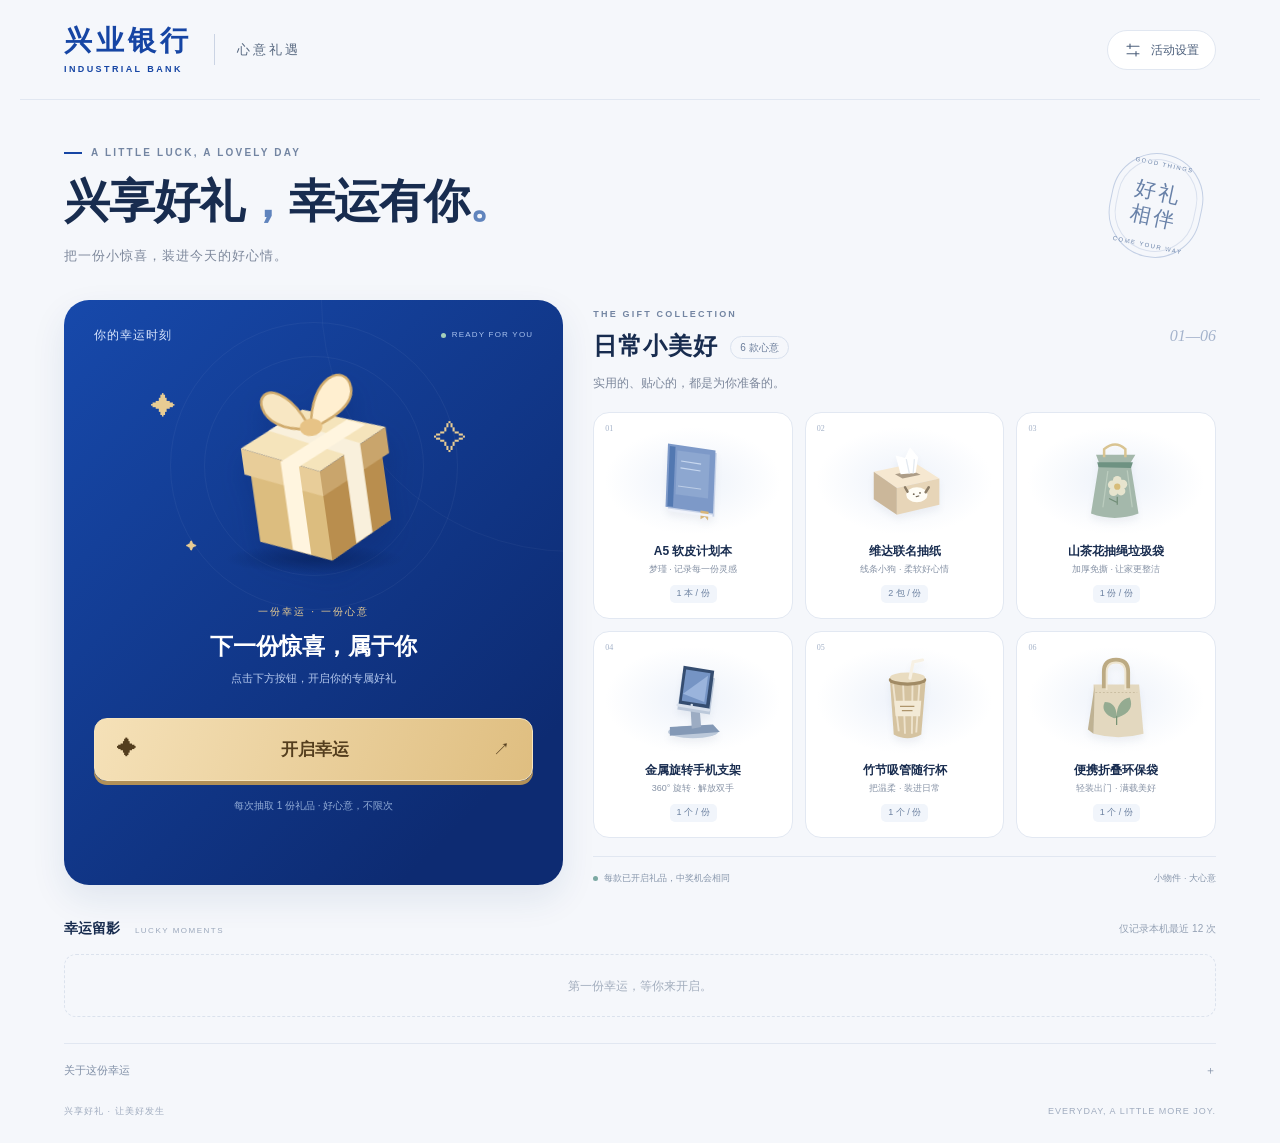
==== draw/index.html @ f7bc36ce "feat(draw): add blue and gold gift lottery with configurable prizes" ====
<!doctype html>
<html lang="zh-CN">
<head>
<meta charset="utf-8">
<meta name="viewport" content="width=device-width,initial-scale=1">
<meta name="theme-color" content="#123fa0">
<meta name="description" content="兴享好礼，一份幸运，一份心意。选择参与的礼品，开启今日惊喜。">
<title>兴享好礼 · 幸运抽奖</title>
<link rel="icon" href="data:image/svg+xml,%3Csvg xmlns='http://www.w3.org/2000/svg' viewBox='0 0 40 40'%3E%3Crect width='40' height='40' rx='12' fill='%23123fa0'/%3E%3Ctext x='20' y='28' text-anchor='middle' font-size='26' fill='white'%3E礼%3C/text%3E%3C/svg%3E">
<link rel="stylesheet" href="/draw/styles.css">
</head>
<body>
<a class="skip-link" href="#draw-button">跳到抽奖</a>
<header class="header wrap">
  <a href="/draw" class="brand" aria-label="兴业银行主题抽奖首页"><span class="brand-type">兴业银行<small>INDUSTRIAL BANK</small></span><span class="brand-divider"></span><span class="brand-event">心意礼遇</span></a>
  <button class="settings-button" id="open-settings"><svg viewBox="0 0 24 24" aria-hidden="true"><path d="M4 7h16M4 17h16M8 4v6m8 4v6"/></svg><span>活动设置</span></button>
</header>
<main class="wrap">
  <section class="intro" aria-labelledby="page-title">
    <div><p class="eyebrow"><span></span> A LITTLE LUCK, A LOVELY DAY</p><h1 id="page-title">兴享好礼<span>，</span>幸运有你<span>。</span></h1><p class="intro-copy">把一份小惊喜，装进今天的好心情。</p></div>
    <div class="intro-seal" aria-hidden="true"><span>GOOD THINGS</span><b>好礼<br>相伴</b><span>COME YOUR WAY</span></div>
  </section>
  <div class="draw-layout">
    <section class="stage" aria-labelledby="stage-heading">
      <div class="stage-top"><span id="stage-heading">你的幸运时刻</span><span class="stage-tag"><i></i> READY FOR YOU</span></div>
      <div class="stage-art" aria-hidden="true"><div class="orbit orbit-one"></div><div class="orbit orbit-two"></div><span class="spark spark-one">✦</span><span class="spark spark-two">✧</span><span class="spark spark-three">✦</span><div id="hero-art"></div><div class="art-platform"></div></div>
      <div class="result" aria-live="polite" aria-atomic="true"><p id="result-kicker">一份幸运 · 一份心意</p><h2 id="result-title">下一份惊喜，属于你</h2><p id="result-detail">点击下方按钮，开启你的专属好礼</p></div>
      <button class="draw-button" id="draw-button"><span aria-hidden="true">✦</span><span id="draw-label">开启幸运</span><span aria-hidden="true">↗</span></button>
      <p class="stage-note" id="stage-note">每次抽取 1 份礼品 · 好心意，不限次</p>
    </section>
    <section class="prizes-panel" aria-labelledby="prizes-heading">
      <div class="section-heading"><div><p class="eyebrow">THE GIFT COLLECTION</p><h2 id="prizes-heading">日常小美好<span id="prize-count">6 款心意</span></h2></div><span class="collection-number" aria-hidden="true">01—06</span></div>
      <p class="section-copy">实用的、贴心的，都是为你准备的。</p>
      <div class="prize-grid" id="prize-grid"></div>
      <div class="pool-empty" id="pool-empty" hidden><span aria-hidden="true">✧</span><h3>好礼正在准备中</h3><p>在活动设置中开启至少一款礼品，就能开始抽奖。</p><button class="secondary" id="empty-settings">选择参与礼品</button></div>
      <div class="collection-foot"><span><i></i> 每款已开启礼品，中奖机会相同</span><span>小物件 · 大心意</span></div>
    </section>
  </div>
  <section class="history" aria-labelledby="history-heading"><div class="history-heading"><h2 id="history-heading">幸运留影 <span>LUCKY MOMENTS</span></h2><span>仅记录本机最近 12 次</span></div><div id="history-list" class="history-list"><p class="history-empty">第一份幸运，等你来开启。</p></div></section>
  <details class="rules"><summary>关于这份幸运 <span aria-hidden="true">＋</span></summary><p>每次从已开启的礼品中等概率随机抽取 1 份，礼品可重复中奖，不扣减库存。每份内容以页面展示和活动现场安排为准。礼品设置与抽奖记录保存在当前浏览器，不会同步到其他设备。</p></details>
</main>
<footer class="wrap"><span>兴享好礼 · 让美好发生</span><span>EVERYDAY, A LITTLE MORE JOY.</span></footer>
<dialog id="settings" aria-labelledby="settings-title">
  <form id="settings-form">
    <div class="dialog-heading"><div><p class="eyebrow">MAKE IT YOURS</p><h2 id="settings-title">准备一份好礼</h2></div><button class="close-button" id="close-settings" type="button" aria-label="关闭活动设置">×</button></div>
    <p class="dialog-intro">开关决定礼品是否参与抽奖。每份数量可自定，抽纸已为你设为 2 包。</p>
    <div id="gift-editors" class="gift-editors"></div>
    <div class="settings-options"><button class="secondary" id="add-gift" type="button">＋ 添加礼品</button><label><input id="show-quantity" type="checkbox" checked> 展示每份数量</label></div>
    <p class="save-scope">设置仅保存在当前浏览器；关闭的礼品不会出现在抽奖池中。</p>
    <p id="settings-error" class="error" role="alert" hidden></p>
    <div class="dialog-footer"><button type="button" class="secondary" id="cancel-settings">取消</button><button type="submit" class="save-button">保存设置</button></div>
  </form>
</dialog>
<div id="toast" class="toast" role="status" hidden></div>
<div id="confetti" class="confetti" aria-hidden="true"></div>
<script src="/draw/app.js"></script>
</body>
</html>
---- draw/styles.css ----
:root{--blue:#1645a4;--deep:#0d2c72;--ink:#182c4f;--muted:#7c879b;--line:#e1e7f1;--paper:#f5f7fb;--gold:#e8cc93;color-scheme:light}
*{box-sizing:border-box}body{margin:0;background:var(--paper);color:var(--ink);font:14px/1.5 -apple-system,BlinkMacSystemFont,"Segoe UI","Microsoft YaHei",sans-serif}button,input,select{font:inherit}button{cursor:pointer}button:disabled{cursor:not-allowed;opacity:.5}button,a,input,select{touch-action:manipulation}a{color:inherit;text-decoration:none}[hidden]{display:none!important}button:focus-visible,a:focus-visible,summary:focus-visible,input:focus-visible,select:focus-visible{outline:3px solid #4c8cff;outline-offset:4px}.wrap{max-width:1240px;margin:0 auto;padding-left:44px;padding-right:44px}.skip-link{position:fixed;top:8px;left:8px;z-index:20;background:white;padding:12px;transform:translateY(-150%)}.skip-link:focus{transform:none}
.header{height:100px;display:flex;align-items:center;justify-content:space-between;border-bottom:1px solid var(--line)}.brand{display:flex;gap:22px;align-items:center}.brand-type{font-family:"Songti SC",STSong,serif;font-size:28px;font-weight:900;letter-spacing:4px;color:var(--blue);line-height:1.15}.brand-type small{display:block;font-family:Arial,sans-serif;font-size:9px;letter-spacing:2.4px;margin-top:7px;font-weight:700}.brand-divider{height:31px;border-left:1px solid #cbd4e4}.brand-event{font-size:13px;letter-spacing:3px;color:#56677f}.settings-button{display:flex;align-items:center;gap:9px;background:white;border:1px solid var(--line);border-radius:24px;padding:10px 16px;color:#4d607c;font-size:12px}.settings-button svg{width:18px;height:18px;fill:none;stroke:currentColor;stroke-width:1.5;stroke-linecap:round}
.intro{display:flex;align-items:center;justify-content:space-between;padding:45px 0 35px}.eyebrow{font-size:10px;font-weight:650;letter-spacing:2.2px;color:#7385a2;margin:0 0 12px}.intro .eyebrow{display:flex;align-items:center;gap:9px}.eyebrow>span{width:18px;height:2px;background:var(--blue)}h1{font-family:"Songti SC",STSong,ui-serif,serif;font-size:46px;letter-spacing:-1px;line-height:1.3;margin:0;font-weight:800}h1>span{color:#6084bd}.intro-copy{color:var(--muted);margin:14px 0 0;font-size:13px;letter-spacing:1px}.intro-seal{display:grid;place-items:center;width:92px;height:105px;border:1px solid #c4d0e5;border-radius:46px;color:#6881a8;transform:rotate(12deg);margin-right:14px;position:relative}.intro-seal:before{content:"";position:absolute;inset:5px;border:1px solid #dae1ee;border-radius:40px}.intro-seal span{font-size:6px;letter-spacing:1.5px}.intro-seal b{font-family:"Songti SC",STSong,serif;font-size:21px;line-height:1.2;letter-spacing:3px;font-weight:500}
.draw-layout{display:grid;grid-template-columns:minmax(0,.89fr) minmax(0,1.11fr);gap:30px;align-items:stretch}.stage{position:relative;overflow:hidden;border-radius:25px;background:linear-gradient(135deg,#1749ab,#0d2b72 85%);color:white;padding:26px 30px 22px;box-shadow:0 14px 35px #183b7818}.stage:before{content:"";position:absolute;width:500px;height:500px;border:1px solid #ffffff0a;border-radius:50%;top:-250px;right:-260px;pointer-events:none}.stage-top{display:flex;justify-content:space-between;gap:12px;align-items:center;color:#dce8ff;font-size:12px;letter-spacing:1px}.stage-tag{font-size:8px;letter-spacing:1.2px;color:#a7c1ee;display:flex;align-items:center;gap:6px}.stage-tag i{height:5px;width:5px;border-radius:50%;background:#a4cfba}.stage-art{height:244px;position:relative;display:grid;place-items:center;isolation:isolate}.orbit{position:absolute;width:220px;height:220px;border:1px solid #ffffff0c;border-radius:50%;z-index:-1}.orbit-two{width:288px;height:288px}.art-platform{position:absolute;width:180px;height:30px;background:radial-gradient(ellipse,#03184770,transparent 70%);bottom:14px;z-index:-1}#hero-art{width:200px;height:200px;filter:drop-shadow(0 15px 12px #061d5630);transform:rotate(-8deg)}#hero-art svg{width:100%;height:100%;display:block}.spark{position:absolute;color:var(--gold);font-size:25px}.spark-one{left:13%;top:44px}.spark-two{right:15%;top:70px;font-size:33px}.spark-three{left:21%;bottom:34px;font-size:11px}
.result{height:115px;display:flex;flex-direction:column;justify-content:safe center;text-align:center;overflow:auto;scrollbar-width:thin;scrollbar-gutter:stable both-edges}.result>*{flex-shrink:0}.result p{margin:0;color:#b5c9ee;font-size:11px;line-height:1.8;overflow-wrap:anywhere}.result #result-kicker{color:var(--gold);letter-spacing:2px;font-size:10px}.result h2{font-size:23px;line-height:1.4;margin:9px 0 7px;font-weight:650;overflow-wrap:anywhere}.draw-button{display:flex;align-items:center;justify-content:space-between;gap:12px;width:100%;border:1px solid #f7e5be;background:linear-gradient(110deg,#f5e1b8,#dfbe80);color:#543e1e;padding:16px 22px;border-radius:13px;font-size:17px;font-weight:750;margin-top:15px;box-shadow:0 4px 0 #b19058;transition:transform .16s,box-shadow .16s}.draw-button:enabled:active{transform:translateY(3px);box-shadow:0 1px 0 #b19058}.draw-button>span:first-child{font-size:19px}.draw-button>span:last-child{font-weight:400}.stage-note{text-align:center;color:#92acd6;font-size:10px;margin:17px 0 0;min-height:15px}
.prizes-panel{padding-top:8px;min-width:0;display:flex;flex-direction:column}.section-heading{display:flex;align-items:center;justify-content:space-between;gap:12px}.section-heading .eyebrow{font-size:9px;margin-bottom:6px}.section-heading h2{font-size:24px;margin:0;letter-spacing:1px}.section-heading h2 span{display:inline-block;font-size:10px;font-weight:500;letter-spacing:0;color:#6b7d9a;border:1px solid #d9e1ee;border-radius:20px;padding:3px 9px;margin-left:12px;vertical-align:middle}.collection-number{font-family:Georgia,serif;font-size:16px;font-style:italic;color:#a4b3cc;white-space:nowrap}.section-copy{color:var(--muted);font-size:12px;margin:10px 0 20px}.prize-grid{display:grid;grid-template-columns:repeat(3,minmax(0,1fr));gap:12px;flex:1;align-content:start}.prize-card{position:relative;min-width:0;border:1px solid #e2e8f2;border-radius:16px;background:#fff;padding:14px 10px 15px;text-align:center;transition:transform .16s,border-color .16s,box-shadow .16s}.prize-card.active{border-color:#497ee3;box-shadow:0 0 0 2px #497ee338;transform:translateY(-3px)}.prize-card.winner{border-color:#cbac6e;background:#fffcf5;box-shadow:0 0 0 2px #dfc18440}.prize-art{height:108px;display:grid;place-items:center;background:radial-gradient(ellipse,#edf2fa,transparent 70%);margin-bottom:5px}.prize-art svg{height:100px;width:100px;filter:drop-shadow(0 5px 3px #182c4f0d)}.prize-card h3{font-size:12px;margin:7px 0 3px;font-weight:650;overflow-wrap:anywhere}.prize-card p{font-size:9px;color:#8793a6;margin:0;overflow-wrap:anywhere}.prize-quantity{display:inline-block;font-size:9px;color:#6c81a0;background:#f1f5fb;border-radius:5px;padding:2px 7px;margin-top:9px}.card-number{position:absolute;top:10px;left:11px;font-size:8px;color:#a4b2c8;font-family:Georgia,serif}.collection-foot{display:flex;justify-content:space-between;gap:12px;margin-top:18px;padding-top:15px;border-top:1px solid var(--line);font-size:9px;color:#8897ac}.collection-foot>span:first-child{display:flex;align-items:center;gap:6px}.collection-foot i{height:5px;width:5px;border-radius:50%;background:#7ca9a3}.pool-empty{text-align:center;padding:50px 16px;background:white;border:1px dashed #c6d4ea;border-radius:16px;flex:1}.pool-empty>span{font-size:40px;color:#91a8cf}.pool-empty h3{font-size:17px}.pool-empty p{color:var(--muted);font-size:12px}
.history{margin-top:33px}.history-heading{display:flex;justify-content:space-between;gap:12px;align-items:center;margin-bottom:15px}.history-heading h2{font-size:14px;font-weight:650;margin:0}.history-heading h2 span{font-size:8px;letter-spacing:1.5px;color:#9aa7bb;font-weight:500;margin-left:11px}.history-heading>span{font-size:10px;color:#94a1b4}.history-list{display:flex;gap:10px;overflow:auto;scrollbar-width:thin;min-height:69px;padding-bottom:6px}.history-empty{display:flex;align-items:center;justify-content:center;width:100%;color:#a2adbd;font-size:12px;border:1px dashed #dbe2ed;border-radius:12px;margin:0}.history-item{display:flex;gap:10px;align-items:center;background:#fff;border:1px solid var(--line);border-radius:12px;padding:10px 14px;flex-shrink:0;max-width:270px}.history-item svg{height:35px;width:35px;flex-shrink:0}.history-item b{display:block;font-size:11px;font-weight:600;overflow-wrap:anywhere}.history-item small{font-size:9px;color:#8f9db2}.rules{margin:20px 0 0;border-top:1px solid var(--line);padding-top:18px;color:#8190a7;font-size:11px}.rules summary{cursor:pointer;display:flex;justify-content:space-between;list-style:none}.rules summary::-webkit-details-marker{display:none}.rules p{max-width:760px;line-height:1.9;margin-bottom:0}.rules[open] summary>span{transform:rotate(45deg)}footer{display:flex;justify-content:space-between;gap:12px;padding-top:26px;padding-bottom:25px;font-size:9px;color:#a0acbf;letter-spacing:1px}
dialog{border:1px solid var(--line);border-radius:22px;padding:0;width:min(690px,calc(100% - 24px));max-height:90dvh;color:var(--ink);box-shadow:0 30px 100px #071a4630}dialog::backdrop{background:#0e204b70;backdrop-filter:blur(5px)}body:has(dialog[open]){overflow:hidden}#settings-form{padding:26px}.dialog-heading{display:flex;justify-content:space-between;align-items:center;gap:12px}.dialog-heading h2{font-size:25px;margin:0}.dialog-heading .eyebrow{margin-bottom:5px}.close-button{border:0;background:#f0f4fa;border-radius:50%;height:36px;width:36px;font-size:24px;color:#6e809d}.dialog-intro{font-size:12px;color:#7c8ca4;margin:14px 0 20px;line-height:1.8}.gift-editors{display:flex;flex-direction:column;gap:12px}.gift-editor{border:1px solid var(--line);border-radius:13px;padding:13px;background:#fafbfd;min-width:0}.editor-top{display:flex;justify-content:space-between;gap:12px;align-items:center;margin-bottom:10px}.editor-top>b{font-size:11px;color:#8494af;font-weight:500}.enable-label{display:flex;align-items:center;gap:7px;font-size:11px}.enable-label input{accent-color:var(--blue);width:17px;height:17px}.editor-fields{display:grid;grid-template-columns:2fr 1fr .65fr .65fr;gap:10px}.editor-fields label,.editor-note{display:flex;flex-direction:column;gap:5px;font-size:10px;color:#7787a1}.editor-fields input,.editor-fields select,.editor-note input{width:100%;min-width:0;padding:9px;border:1px solid #dbe3f0;border-radius:7px;color:var(--ink);background:white}.editor-note{margin-top:10px}.remove-gift{border:0;background:transparent;color:#9c6671;padding:4px 0;font-size:10px;margin-left:auto}.settings-options{display:flex;justify-content:space-between;gap:12px;align-items:center;margin-top:18px}.settings-options label{font-size:11px;color:#6f809a;display:flex;align-items:center;gap:6px}.settings-options input{accent-color:var(--blue)}.secondary{border:1px solid #d8e1ee;color:#4f6b95;background:#fff;border-radius:9px;padding:10px 14px;font-size:12px}.save-scope{font-size:10px;color:#92a0b5;margin:17px 0}.error{color:#a63545;background:#fff0f0;border-radius:8px;padding:10px;font-size:12px}.dialog-footer{display:flex;justify-content:flex-end;gap:10px;border-top:1px solid var(--line);padding-top:17px;position:sticky;bottom:-26px;background:#fff;padding-bottom:8px}.save-button{border:0;border-radius:9px;padding:11px 27px;background:var(--blue);color:white;font-weight:600;font-size:12px}.toast{position:fixed;bottom:25px;left:50%;transform:translateX(-50%);background:#142e57;color:white;padding:12px 20px;border-radius:12px;font-size:12px;box-shadow:0 8px 25px #123fa025;max-width:calc(100% - 32px);width:max-content;z-index:30}.confetti{position:fixed;inset:0;pointer-events:none;overflow:hidden;z-index:25}.confetti i{position:absolute;top:20%;left:50%;width:7px;height:12px;animation:confetti-drop 1.25s ease-out forwards}.drawing #hero-art{animation:gift-wiggle .7s ease-in-out infinite}.won #hero-art{animation:gift-reveal .6s cubic-bezier(.16,.8,.22,1) both}.won .spark{animation:spark-reveal .7s ease-out both}
@keyframes gift-wiggle{0%,100%{transform:rotate(-8deg) translateY(0)}50%{transform:rotate(5deg) translateY(-8px)}}@keyframes gift-reveal{0%{transform:translateY(12px) scale(.65) rotate(-12deg);opacity:0}70%{transform:translateY(-5px) scale(1.06) rotate(2deg);opacity:1}100%{transform:rotate(-8deg)}}@keyframes spark-reveal{0%{transform:scale(.4);opacity:0}100%{transform:scale(1);opacity:1}}@keyframes confetti-drop{0%{transform:translate(0,0) rotate(0);opacity:0}15%{opacity:1}100%{transform:translate(var(--x),var(--y)) rotate(var(--r));opacity:0}}
@media(hover:hover){.settings-button:hover,.secondary:hover{background:#eaf0fb}.draw-button:enabled:hover{filter:brightness(1.04)}.prize-card:hover{transform:translateY(-3px);border-color:#c4d3e9}}
@media(min-width:761px) and (max-width:1050px){.wrap{padding-left:28px;padding-right:28px}.draw-layout{gap:20px;grid-template-columns:minmax(0,.9fr) minmax(0,1.1fr)}.stage{padding:22px}.prize-grid{gap:8px}.prize-art{height:95px}.prize-art svg{width:85px;height:85px}.prize-card{padding:12px 7px}.collection-foot>span:last-child{display:none}.collection-number{display:none}h1{font-size:40px}.stage-tag{font-size:7px}}
@media(max-width:760px){.wrap{padding-left:20px;padding-right:20px}.header{height:79px}.brand{gap:13px}.brand-type{font-size:23px;letter-spacing:3px}.brand-type small{font-size:7px;letter-spacing:2px;margin-top:5px}.brand-event{font-size:10px;letter-spacing:1px}.brand-divider{height:25px}.settings-button{padding:8px 10px;font-size:10px;gap:5px}.settings-button svg{width:16px;height:16px}.intro{padding:29px 0 25px}.intro .eyebrow{font-size:7px;letter-spacing:1.5px;margin-bottom:11px}h1{font-size:32px;letter-spacing:-1px}.intro-copy{font-size:11px;letter-spacing:0;margin-top:10px}.intro-seal{display:none}.draw-layout{grid-template-columns:1fr;gap:29px}.stage{padding:22px 23px 18px;border-radius:21px}.stage-art{height:197px}#hero-art{width:172px;height:172px}.orbit-one{width:175px;height:175px}.orbit-two{width:230px;height:230px}.spark-one{left:13%;top:35px}.spark-two{right:12%;top:65px}.result{height:105px}.result h2{font-size:22px}.draw-button{padding:14px 19px;margin-top:12px;font-size:16px}.stage-note{margin-top:16px}.prizes-panel{padding:0}.section-heading h2{font-size:22px}.section-copy{margin-bottom:16px;font-size:11px}.prize-grid{gap:10px}.prize-card{padding:12px 6px}.prize-art{height:83px}.prize-art svg{width:80px;height:80px}.prize-card h3{font-size:11px}.prize-card p{font-size:8px}.prize-quantity{font-size:8px;margin-top:7px}.collection-foot{font-size:8px;gap:5px}.collection-foot>span:last-child{display:none}.history{margin-top:27px}.history-heading h2 span{display:none}.history-heading>span{font-size:9px}.history-list{min-height:65px}.rules{margin-top:14px}footer{padding-top:22px;align-items:center;font-size:8px}footer>span:last-child{font-size:6px;letter-spacing:.7px;text-align:right;max-width:130px}#settings-form{padding:20px}.editor-fields{grid-template-columns:1fr 1fr}.editor-fields input,.editor-fields select,.editor-note input{font-size:16px}.dialog-footer{bottom:-20px}.dialog-heading h2{font-size:23px}}
@media(max-width:360px){.wrap{padding-left:15px;padding-right:15px}.brand-event,.brand-divider{display:none}h1{font-size:28px}.stage{padding:19px}.stage-tag{font-size:7px}.prize-grid{gap:7px}.prize-art{height:71px}.prize-art svg{height:70px;width:70px}.prize-card h3{font-size:10px}.collection-number{display:none}.section-heading h2 span{margin-left:8px}.settings-options{align-items:flex-start;flex-direction:column}}
@media(prefers-reduced-motion:reduce){*,*:before,*:after{animation:none!important;transition:none!important;scroll-behavior:auto!important}}
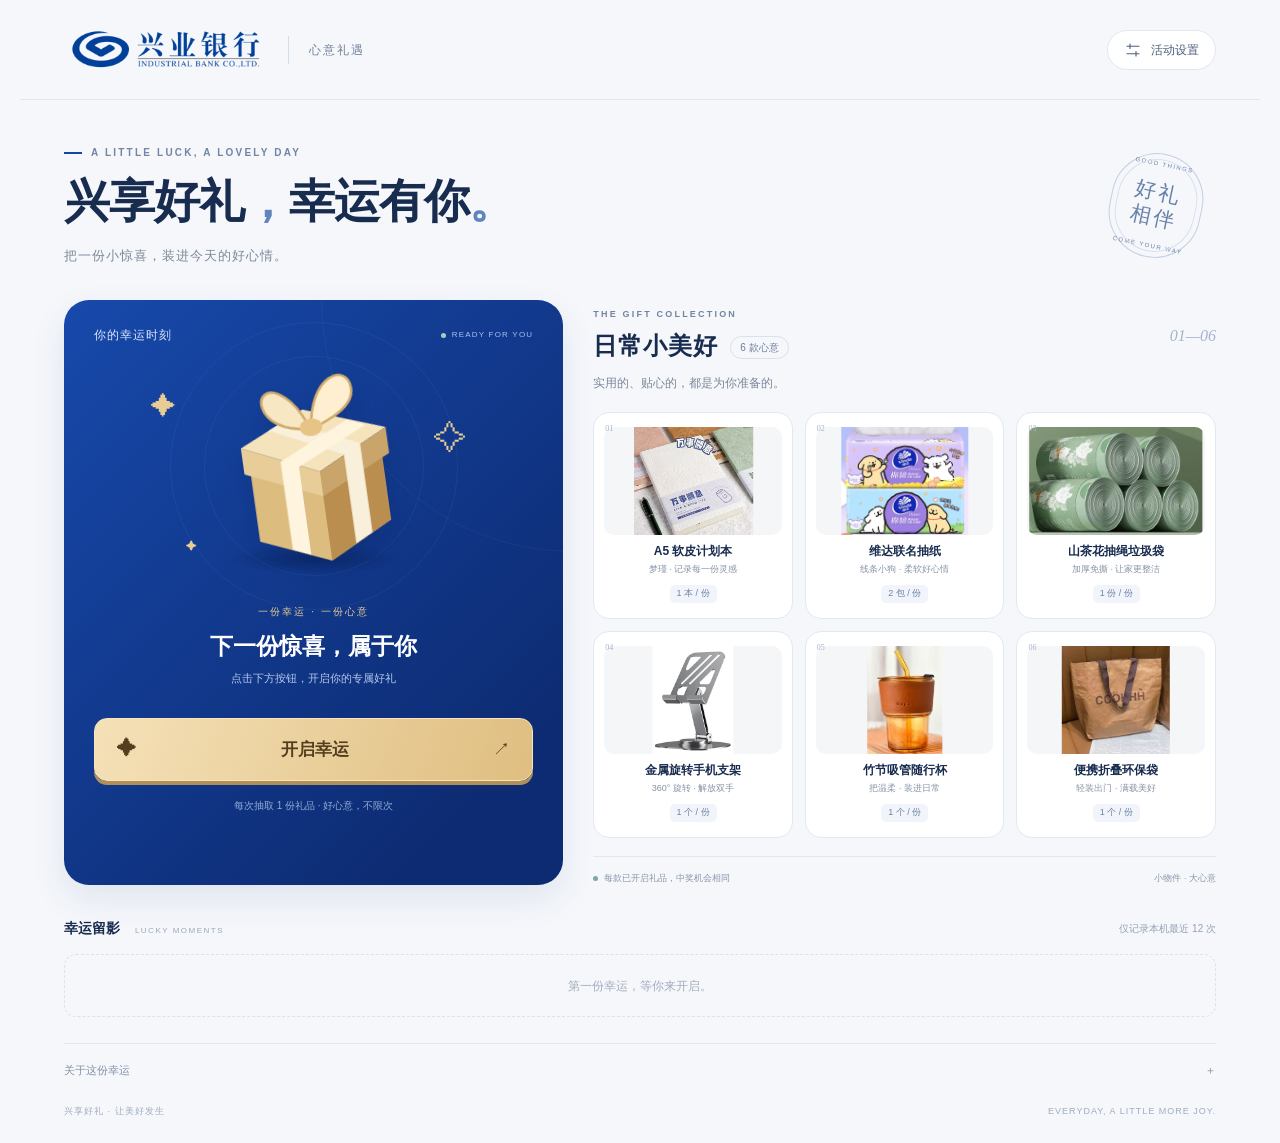
==== commit 4c74d8f3: "style(draw): add official CIB logo and balance header spacing" ====
--- a/draw/index.html
+++ b/draw/index.html
@@ -12,7 +12,7 @@
 <body>
 <a class="skip-link" href="#draw-button">跳到抽奖</a>
 <header class="header wrap">
-  <a href="/draw" class="brand" aria-label="兴业银行主题抽奖首页"><span class="brand-type">兴业银行<small>INDUSTRIAL BANK</small></span><span class="brand-divider"></span><span class="brand-event">心意礼遇</span></a>
+  <a href="/draw" class="brand" aria-label="兴业银行主题抽奖首页"><img class="brand-logo" src="/draw/images/cib-logo.png" width="584" height="192" alt="兴业银行 INDUSTRIAL BANK CO., LTD." fetchpriority="high"><span class="brand-divider"></span><span class="brand-event">心意礼遇</span></a>
   <button class="settings-button" id="open-settings"><svg viewBox="0 0 24 24" aria-hidden="true"><path d="M4 7h16M4 17h16M8 4v6m8 4v6"/></svg><span>活动设置</span></button>
 </header>
 <main class="wrap">
--- a/draw/styles.css
+++ b/draw/styles.css
@@ -1,6 +1,6 @@
 :root{--blue:#1645a4;--deep:#0d2c72;--ink:#182c4f;--muted:#7c879b;--line:#e1e7f1;--paper:#f5f7fb;--gold:#e8cc93;color-scheme:light}
 *{box-sizing:border-box}body{margin:0;background:var(--paper);color:var(--ink);font:14px/1.5 -apple-system,BlinkMacSystemFont,"Segoe UI","Microsoft YaHei",sans-serif}button,input,select{font:inherit}button{cursor:pointer}button:disabled{cursor:not-allowed;opacity:.5}button,a,input,select{touch-action:manipulation}a{color:inherit;text-decoration:none}[hidden]{display:none!important}button:focus-visible,a:focus-visible,summary:focus-visible,input:focus-visible,select:focus-visible{outline:3px solid #4c8cff;outline-offset:4px}.wrap{max-width:1240px;margin:0 auto;padding-left:44px;padding-right:44px}.skip-link{position:fixed;top:8px;left:8px;z-index:20;background:white;padding:12px;transform:translateY(-150%)}.skip-link:focus{transform:none}
-.header{height:100px;display:flex;align-items:center;justify-content:space-between;border-bottom:1px solid var(--line)}.brand{display:flex;gap:22px;align-items:center}.brand-type{font-family:"Songti SC",STSong,serif;font-size:28px;font-weight:900;letter-spacing:4px;color:var(--blue);line-height:1.15}.brand-type small{display:block;font-family:Arial,sans-serif;font-size:9px;letter-spacing:2.4px;margin-top:7px;font-weight:700}.brand-divider{height:31px;border-left:1px solid #cbd4e4}.brand-event{font-size:13px;letter-spacing:3px;color:#56677f}.settings-button{display:flex;align-items:center;gap:9px;background:white;border:1px solid var(--line);border-radius:24px;padding:10px 16px;color:#4d607c;font-size:12px}.settings-button svg{width:18px;height:18px;fill:none;stroke:currentColor;stroke-width:1.5;stroke-linecap:round}
+.header{height:100px;display:flex;align-items:center;justify-content:space-between;border-bottom:1px solid var(--line)}.brand{display:flex;gap:22px;align-items:center}.brand-divider{height:31px;border-left:1px solid #cbd4e4}.brand-event{font-size:13px;letter-spacing:3px;color:#56677f}.settings-button{display:flex;align-items:center;gap:9px;background:white;border:1px solid var(--line);border-radius:24px;padding:10px 16px;color:#4d607c;font-size:12px}.settings-button svg{width:18px;height:18px;fill:none;stroke:currentColor;stroke-width:1.5;stroke-linecap:round}
 .intro{display:flex;align-items:center;justify-content:space-between;padding:45px 0 35px}.eyebrow{font-size:10px;font-weight:650;letter-spacing:2.2px;color:#7385a2;margin:0 0 12px}.intro .eyebrow{display:flex;align-items:center;gap:9px}.eyebrow>span{width:18px;height:2px;background:var(--blue)}h1{font-family:"Songti SC",STSong,ui-serif,serif;font-size:46px;letter-spacing:-1px;line-height:1.3;margin:0;font-weight:800}h1>span{color:#6084bd}.intro-copy{color:var(--muted);margin:14px 0 0;font-size:13px;letter-spacing:1px}.intro-seal{display:grid;place-items:center;width:92px;height:105px;border:1px solid #c4d0e5;border-radius:46px;color:#6881a8;transform:rotate(12deg);margin-right:14px;position:relative}.intro-seal:before{content:"";position:absolute;inset:5px;border:1px solid #dae1ee;border-radius:40px}.intro-seal span{font-size:6px;letter-spacing:1.5px}.intro-seal b{font-family:"Songti SC",STSong,serif;font-size:21px;line-height:1.2;letter-spacing:3px;font-weight:500}
 .draw-layout{display:grid;grid-template-columns:minmax(0,.89fr) minmax(0,1.11fr);gap:30px;align-items:stretch}.stage{position:relative;overflow:hidden;border-radius:25px;background:linear-gradient(135deg,#1749ab,#0d2b72 85%);color:white;padding:26px 30px 22px;box-shadow:0 14px 35px #183b7818}.stage:before{content:"";position:absolute;width:500px;height:500px;border:1px solid #ffffff0a;border-radius:50%;top:-250px;right:-260px;pointer-events:none}.stage-top{display:flex;justify-content:space-between;gap:12px;align-items:center;color:#dce8ff;font-size:12px;letter-spacing:1px}.stage-tag{font-size:8px;letter-spacing:1.2px;color:#a7c1ee;display:flex;align-items:center;gap:6px}.stage-tag i{height:5px;width:5px;border-radius:50%;background:#a4cfba}.stage-art{height:244px;position:relative;display:grid;place-items:center;isolation:isolate}.orbit{position:absolute;width:220px;height:220px;border:1px solid #ffffff0c;border-radius:50%;z-index:-1}.orbit-two{width:288px;height:288px}.art-platform{position:absolute;width:180px;height:30px;background:radial-gradient(ellipse,#03184770,transparent 70%);bottom:14px;z-index:-1}#hero-art{width:200px;height:200px;filter:drop-shadow(0 15px 12px #061d5630);transform:rotate(-8deg)}#hero-art svg{width:100%;height:100%;display:block}.spark{position:absolute;color:var(--gold);font-size:25px}.spark-one{left:13%;top:44px}.spark-two{right:15%;top:70px;font-size:33px}.spark-three{left:21%;bottom:34px;font-size:11px}
 .result{height:115px;display:flex;flex-direction:column;justify-content:safe center;text-align:center;overflow:auto;scrollbar-width:thin;scrollbar-gutter:stable both-edges}.result>*{flex-shrink:0}.result p{margin:0;color:#b5c9ee;font-size:11px;line-height:1.8;overflow-wrap:anywhere}.result #result-kicker{color:var(--gold);letter-spacing:2px;font-size:10px}.result h2{font-size:23px;line-height:1.4;margin:9px 0 7px;font-weight:650;overflow-wrap:anywhere}.draw-button{display:flex;align-items:center;justify-content:space-between;gap:12px;width:100%;border:1px solid #f7e5be;background:linear-gradient(110deg,#f5e1b8,#dfbe80);color:#543e1e;padding:16px 22px;border-radius:13px;font-size:17px;font-weight:750;margin-top:15px;box-shadow:0 4px 0 #b19058;transition:transform .16s,box-shadow .16s}.draw-button:enabled:active{transform:translateY(3px);box-shadow:0 1px 0 #b19058}.draw-button>span:first-child{font-size:19px}.draw-button>span:last-child{font-weight:400}.stage-note{text-align:center;color:#92acd6;font-size:10px;margin:17px 0 0;min-height:15px}
@@ -10,6 +10,24 @@
 @keyframes gift-wiggle{0%,100%{transform:rotate(-8deg) translateY(0)}50%{transform:rotate(5deg) translateY(-8px)}}@keyframes gift-reveal{0%{transform:translateY(12px) scale(.65) rotate(-12deg);opacity:0}70%{transform:translateY(-5px) scale(1.06) rotate(2deg);opacity:1}100%{transform:rotate(-8deg)}}@keyframes spark-reveal{0%{transform:scale(.4);opacity:0}100%{transform:scale(1);opacity:1}}@keyframes confetti-drop{0%{transform:translate(0,0) rotate(0);opacity:0}15%{opacity:1}100%{transform:translate(var(--x),var(--y)) rotate(var(--r));opacity:0}}
 @media(hover:hover){.settings-button:hover,.secondary:hover{background:#eaf0fb}.draw-button:enabled:hover{filter:brightness(1.04)}.prize-card:hover{transform:translateY(-3px);border-color:#c4d3e9}}
 @media(min-width:761px) and (max-width:1050px){.wrap{padding-left:28px;padding-right:28px}.draw-layout{gap:20px;grid-template-columns:minmax(0,.9fr) minmax(0,1.1fr)}.stage{padding:22px}.prize-grid{gap:8px}.prize-art{height:95px}.prize-art svg{width:85px;height:85px}.prize-card{padding:12px 7px}.collection-foot>span:last-child{display:none}.collection-number{display:none}h1{font-size:40px}.stage-tag{font-size:7px}}
-@media(max-width:760px){.wrap{padding-left:20px;padding-right:20px}.header{height:79px}.brand{gap:13px}.brand-type{font-size:23px;letter-spacing:3px}.brand-type small{font-size:7px;letter-spacing:2px;margin-top:5px}.brand-event{font-size:10px;letter-spacing:1px}.brand-divider{height:25px}.settings-button{padding:8px 10px;font-size:10px;gap:5px}.settings-button svg{width:16px;height:16px}.intro{padding:29px 0 25px}.intro .eyebrow{font-size:7px;letter-spacing:1.5px;margin-bottom:11px}h1{font-size:32px;letter-spacing:-1px}.intro-copy{font-size:11px;letter-spacing:0;margin-top:10px}.intro-seal{display:none}.draw-layout{grid-template-columns:1fr;gap:29px}.stage{padding:22px 23px 18px;border-radius:21px}.stage-art{height:197px}#hero-art{width:172px;height:172px}.orbit-one{width:175px;height:175px}.orbit-two{width:230px;height:230px}.spark-one{left:13%;top:35px}.spark-two{right:12%;top:65px}.result{height:105px}.result h2{font-size:22px}.draw-button{padding:14px 19px;margin-top:12px;font-size:16px}.stage-note{margin-top:16px}.prizes-panel{padding:0}.section-heading h2{font-size:22px}.section-copy{margin-bottom:16px;font-size:11px}.prize-grid{gap:10px}.prize-card{padding:12px 6px}.prize-art{height:83px}.prize-art svg{width:80px;height:80px}.prize-card h3{font-size:11px}.prize-card p{font-size:8px}.prize-quantity{font-size:8px;margin-top:7px}.collection-foot{font-size:8px;gap:5px}.collection-foot>span:last-child{display:none}.history{margin-top:27px}.history-heading h2 span{display:none}.history-heading>span{font-size:9px}.history-list{min-height:65px}.rules{margin-top:14px}footer{padding-top:22px;align-items:center;font-size:8px}footer>span:last-child{font-size:6px;letter-spacing:.7px;text-align:right;max-width:130px}#settings-form{padding:20px}.editor-fields{grid-template-columns:1fr 1fr}.editor-fields input,.editor-fields select,.editor-note input{font-size:16px}.dialog-footer{bottom:-20px}.dialog-heading h2{font-size:23px}}
+@media(max-width:760px){.wrap{padding-left:20px;padding-right:20px}.header{height:79px}.brand{gap:13px}.brand-event{font-size:10px;letter-spacing:1px}.brand-divider{height:25px}.settings-button{padding:8px 10px;font-size:10px;gap:5px}.settings-button svg{width:16px;height:16px}.intro{padding:29px 0 25px}.intro .eyebrow{font-size:7px;letter-spacing:1.5px;margin-bottom:11px}h1{font-size:32px;letter-spacing:-1px}.intro-copy{font-size:11px;letter-spacing:0;margin-top:10px}.intro-seal{display:none}.draw-layout{grid-template-columns:1fr;gap:29px}.stage{padding:22px 23px 18px;border-radius:21px}.stage-art{height:197px}#hero-art{width:172px;height:172px}.orbit-one{width:175px;height:175px}.orbit-two{width:230px;height:230px}.spark-one{left:13%;top:35px}.spark-two{right:12%;top:65px}.result{height:105px}.result h2{font-size:22px}.draw-button{padding:14px 19px;margin-top:12px;font-size:16px}.stage-note{margin-top:16px}.prizes-panel{padding:0}.section-heading h2{font-size:22px}.section-copy{margin-bottom:16px;font-size:11px}.prize-grid{gap:10px}.prize-card{padding:12px 6px}.prize-art{height:83px}.prize-art svg{width:80px;height:80px}.prize-card h3{font-size:11px}.prize-card p{font-size:8px}.prize-quantity{font-size:8px;margin-top:7px}.collection-foot{font-size:8px;gap:5px}.collection-foot>span:last-child{display:none}.history{margin-top:27px}.history-heading h2 span{display:none}.history-heading>span{font-size:9px}.history-list{min-height:65px}.rules{margin-top:14px}footer{padding-top:22px;align-items:center;font-size:8px}footer>span:last-child{font-size:6px;letter-spacing:.7px;text-align:right;max-width:130px}#settings-form{padding:20px}.editor-fields{grid-template-columns:1fr 1fr}.editor-fields input,.editor-fields select,.editor-note input{font-size:16px}.dialog-footer{bottom:-20px}.dialog-heading h2{font-size:23px}}
 @media(max-width:360px){.wrap{padding-left:15px;padding-right:15px}.brand-event,.brand-divider{display:none}h1{font-size:28px}.stage{padding:19px}.stage-tag{font-size:7px}.prize-grid{gap:7px}.prize-art{height:71px}.prize-art svg{height:70px;width:70px}.prize-card h3{font-size:10px}.collection-number{display:none}.section-heading h2 span{margin-left:8px}.settings-options{align-items:flex-start;flex-direction:column}}
 @media(prefers-reduced-motion:reduce){*,*:before,*:after{animation:none!important;transition:none!important;scroll-behavior:auto!important}}
+/* Product photos share a quiet frame; SVG viewports crop without altering the source. */
+.prize-art:has(.product-photo){background:#f5f6f8;border-radius:10px;overflow:hidden}
+.prize-art .product-photo{width:100%;height:100%;filter:none;overflow:hidden}
+#hero-art:has(.product-photo){transform:none;width:200px;height:200px;border:6px solid #ffffffde;border-radius:19px;background:#fff;overflow:hidden;box-shadow:0 12px 30px #061d5630;filter:none}
+#hero-art .product-photo{width:100%;height:100%;overflow:hidden}
+.history-item .product-photo{border-radius:6px;background:#f5f6f8;overflow:hidden}
+.won #hero-art:has(.product-photo){animation:photo-reveal .5s ease-out both}
+@keyframes photo-reveal{from{opacity:0;transform:translateY(8px) scale(.94)}to{opacity:1;transform:none}}
+@media(max-width:760px){#hero-art:has(.product-photo){width:168px;height:168px;border-width:5px;border-radius:16px}}
+
+/* Keep the official lockup intact, with breathing room from the activity label. */
+.brand{gap:20px;flex-shrink:0}
+.brand-logo{display:block;width:204px;height:auto;object-fit:contain}
+.brand-divider{height:28px;border-color:#d4ddeb}
+.brand-event{color:#73819a;font-size:12px;letter-spacing:2px}
+.header{gap:16px}
+@media(max-width:760px){.brand{gap:12px}.brand-logo{width:158px}.brand-divider{height:23px}.brand-event{font-size:10px;letter-spacing:1px}.header{gap:10px}}
+@media(max-width:360px){.brand-logo{width:154px}}
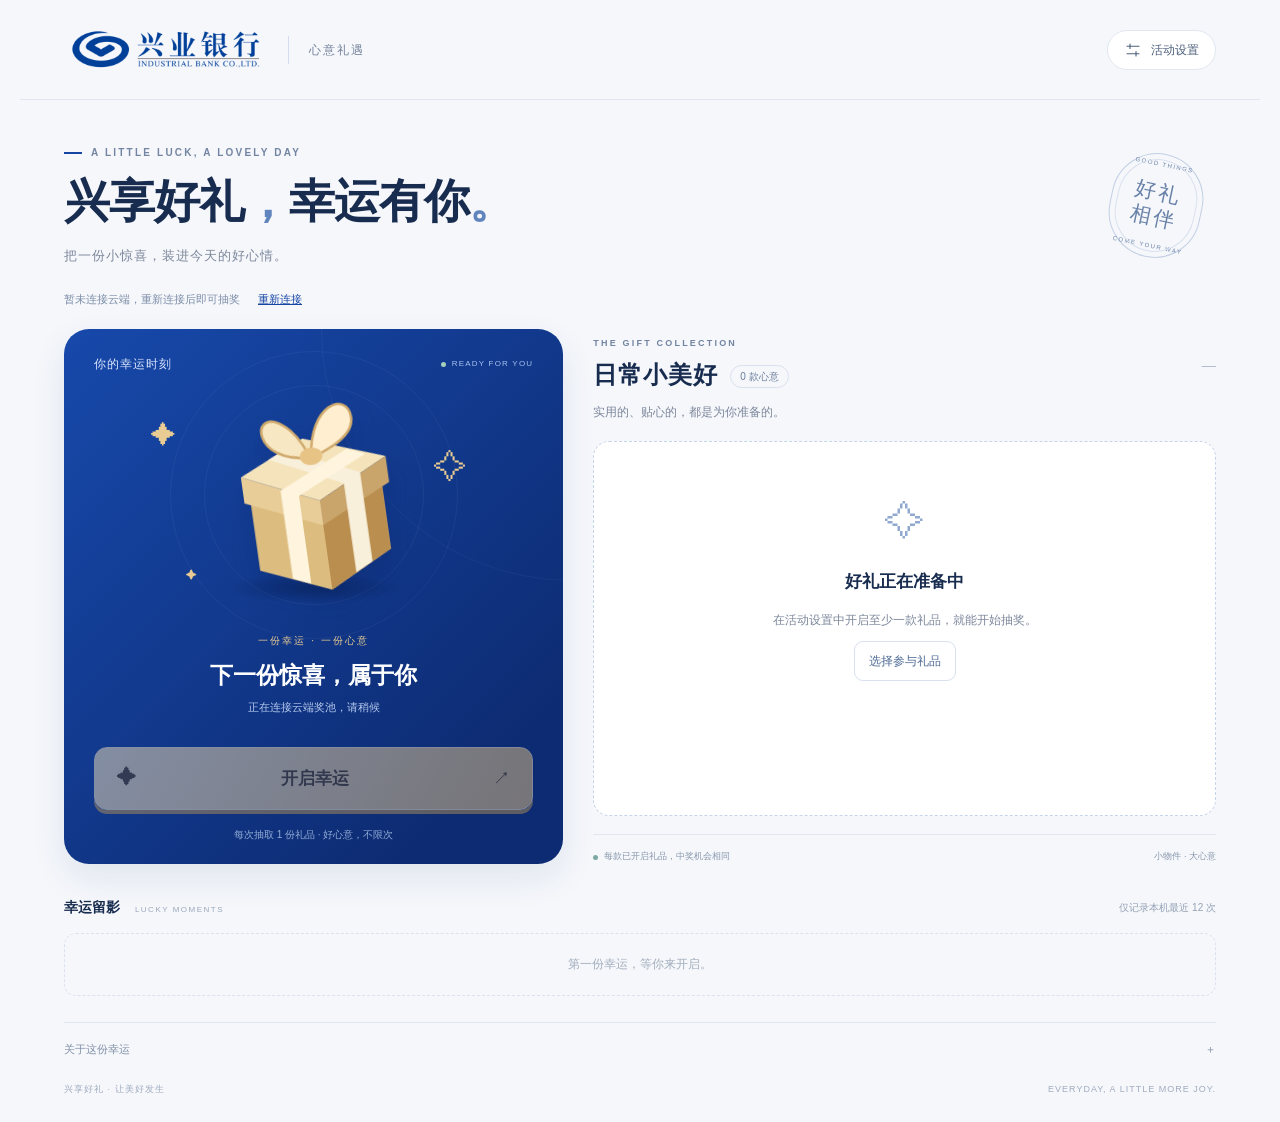
==== commit 0222dcaa: "feat(draw): sync shared prize pool and protect management with KV password" ====
--- a/draw/index.html
+++ b/draw/index.html
@@ -20,6 +20,7 @@
     <div><p class="eyebrow"><span></span> A LITTLE LUCK, A LOVELY DAY</p><h1 id="page-title">兴享好礼<span>，</span>幸运有你<span>。</span></h1><p class="intro-copy">把一份小惊喜，装进今天的好心情。</p></div>
     <div class="intro-seal" aria-hidden="true"><span>GOOD THINGS</span><b>好礼<br>相伴</b><span>COME YOUR WAY</span></div>
   </section>
+  <div class="cloud-status" role="status"><span id="cloud-message">正在连接云端奖池…</span><button type="button" id="retry-sync" hidden>重新连接</button></div>
   <div class="draw-layout">
     <section class="stage" aria-labelledby="stage-heading">
       <div class="stage-top"><span id="stage-heading">你的幸运时刻</span><span class="stage-tag"><i></i> READY FOR YOU</span></div>
@@ -37,22 +38,33 @@
     </section>
   </div>
   <section class="history" aria-labelledby="history-heading"><div class="history-heading"><h2 id="history-heading">幸运留影 <span>LUCKY MOMENTS</span></h2><span>仅记录本机最近 12 次</span></div><div id="history-list" class="history-list"><p class="history-empty">第一份幸运，等你来开启。</p></div></section>
-  <details class="rules"><summary>关于这份幸运 <span aria-hidden="true">＋</span></summary><p>每次从已开启的礼品中等概率随机抽取 1 份，礼品可重复中奖，不扣减库存。每份内容以页面展示和活动现场安排为准。礼品设置与抽奖记录保存在当前浏览器，不会同步到其他设备。</p></details>
+  <details class="rules"><summary>关于这份幸运 <span aria-hidden="true">＋</span></summary><p>每次由云端从已开启的礼品中等概率抽取 1 份，可重复中奖，不扣减库存。本次结果以开始抽奖时的云端奖池为准。活动开关和礼品设置全局共享，只有通过密码验证的管理员可以修改。抽奖记录仅保存在当前浏览器，不上传到共享奖池。每份内容以页面展示和活动现场安排为准。</p></details>
 </main>
 <footer class="wrap"><span>兴享好礼 · 让美好发生</span><span>EVERYDAY, A LITTLE MORE JOY.</span></footer>
 <dialog id="settings" aria-labelledby="settings-title">
   <form id="settings-form">
     <div class="dialog-heading"><div><p class="eyebrow">MAKE IT YOURS</p><h2 id="settings-title">准备一份好礼</h2></div><button class="close-button" id="close-settings" type="button" aria-label="关闭活动设置">×</button></div>
     <p class="dialog-intro">开关决定礼品是否参与抽奖。每份数量可自定，抽纸已为你设为 2 包。</p>
+    <label class="activity-toggle"><input type="checkbox" id="activity-enabled"> 开放抽奖<span>关闭后，所有设备暂停抽奖</span></label>
     <div id="gift-editors" class="gift-editors"></div>
     <div class="settings-options"><button class="secondary" id="add-gift" type="button">＋ 添加礼品</button><label><input id="show-quantity" type="checkbox" checked> 展示每份数量</label></div>
-    <p class="save-scope">设置仅保存在当前浏览器；关闭的礼品不会出现在抽奖池中。</p>
+    <p class="save-scope">保存后对所有设备生效；关闭的礼品不会参与抽奖，个人抽奖记录不共享。</p>
     <p id="settings-error" class="error" role="alert" hidden></p>
+    <button type="button" id="reload-settings" class="secondary" hidden>加载云端最新版（放弃本次修改）</button>
+    <button type="button" id="reauth" class="secondary" hidden>重新验证密码，保留修改</button>
     <div class="dialog-footer"><button type="button" class="secondary" id="cancel-settings">取消</button><button type="submit" class="save-button">保存设置</button></div>
   </form>
 </dialog>
+<dialog id="auth-dialog" aria-labelledby="auth-title"><form id="auth-form">
+  <div class="dialog-heading"><div><p class="eyebrow">ACTIVITY MANAGEMENT</p><h2 id="auth-title">验证管理密码</h2></div><button class="close-button" id="cancel-auth" type="button" aria-label="取消验证">×</button></div>
+  <p class="dialog-intro">礼品设置会影响所有参与者，请先验证管理权限。</p>
+  <label class="password-field">管理密码<input id="admin-password" type="password" autocomplete="current-password" maxlength="256" required></label>
+  <p id="auth-error" class="error" role="alert" hidden></p>
+  <div class="dialog-footer"><button class="save-button" type="submit">验证并继续</button></div>
+</form></dialog>
 <div id="toast" class="toast" role="status" hidden></div>
 <div id="confetti" class="confetti" aria-hidden="true"></div>
-<script src="/draw/app.js"></script>
+
+<script type="module" src="/draw/app.js"></script>
 </body>
 </html>
--- a/draw/styles.css
+++ b/draw/styles.css
@@ -31,3 +31,9 @@
 .header{gap:16px}
 @media(max-width:760px){.brand{gap:12px}.brand-logo{width:158px}.brand-divider{height:23px}.brand-event{font-size:10px;letter-spacing:1px}.header{gap:10px}}
 @media(max-width:360px){.brand-logo{width:154px}}
+.cloud-status{display:flex;align-items:center;gap:12px;min-height:24px;margin:-13px 0 18px;color:#7c8da8;font-size:11px}
+.cloud-status button{border:0;background:transparent;color:var(--blue);text-decoration:underline;cursor:pointer}
+.activity-toggle{display:flex;align-items:center;flex-wrap:wrap;gap:8px;padding:12px;background:#edf3fc;border-radius:10px;margin-bottom:16px;font-size:12px}
+.activity-toggle input{accent-color:var(--blue);width:17px;height:17px}.activity-toggle span{color:#7c8da8;font-size:10px;margin-left:auto}
+#auth-dialog{max-width:420px}#auth-form{padding:26px}.password-field{display:flex;flex-direction:column;gap:8px;font-size:12px;color:#647897}.password-field input{font-size:16px;padding:12px;border:1px solid var(--line);border-radius:9px;width:100%;color:var(--ink)}
+#reload-settings,#reauth{margin-bottom:12px}
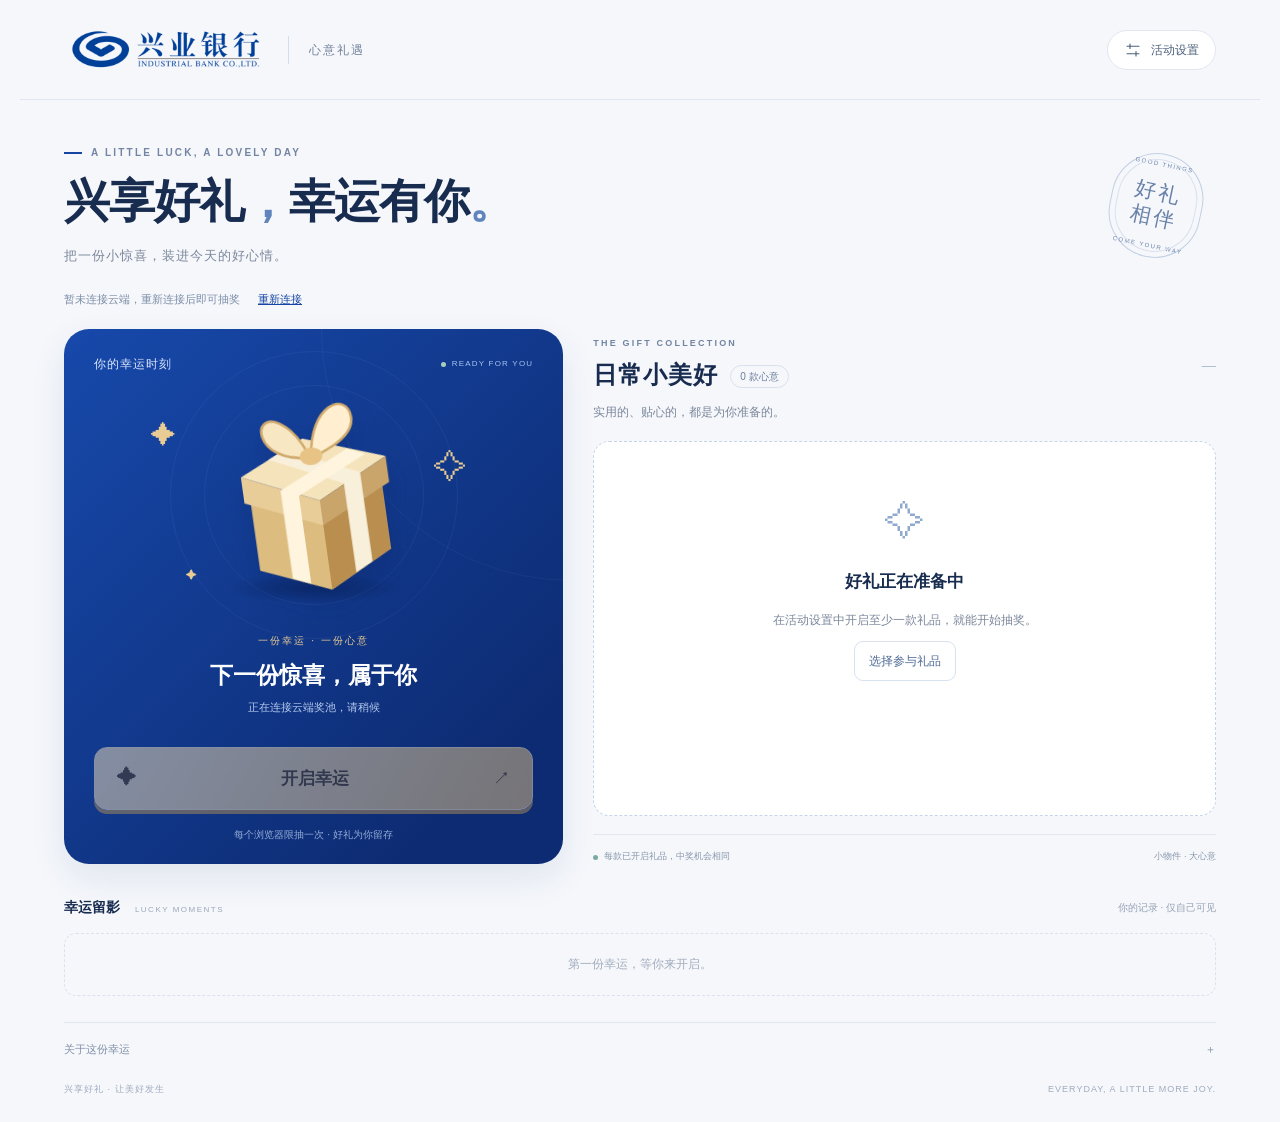
==== commit 6bd2ba1e: "feat(draw): limit anonymous visitors to one persistent prize" ====
--- a/draw/index.html
+++ b/draw/index.html
@@ -27,7 +27,7 @@
       <div class="stage-art" aria-hidden="true"><div class="orbit orbit-one"></div><div class="orbit orbit-two"></div><span class="spark spark-one">✦</span><span class="spark spark-two">✧</span><span class="spark spark-three">✦</span><div id="hero-art"></div><div class="art-platform"></div></div>
       <div class="result" aria-live="polite" aria-atomic="true"><p id="result-kicker">一份幸运 · 一份心意</p><h2 id="result-title">下一份惊喜，属于你</h2><p id="result-detail">点击下方按钮，开启你的专属好礼</p></div>
       <button class="draw-button" id="draw-button"><span aria-hidden="true">✦</span><span id="draw-label">开启幸运</span><span aria-hidden="true">↗</span></button>
-      <p class="stage-note" id="stage-note">每次抽取 1 份礼品 · 好心意，不限次</p>
+      <p class="stage-note" id="stage-note">每个浏览器限抽一次 · 好礼为你留存</p>
     </section>
     <section class="prizes-panel" aria-labelledby="prizes-heading">
       <div class="section-heading"><div><p class="eyebrow">THE GIFT COLLECTION</p><h2 id="prizes-heading">日常小美好<span id="prize-count">6 款心意</span></h2></div><span class="collection-number" aria-hidden="true">01—06</span></div>
@@ -37,8 +37,8 @@
       <div class="collection-foot"><span><i></i> 每款已开启礼品，中奖机会相同</span><span>小物件 · 大心意</span></div>
     </section>
   </div>
-  <section class="history" aria-labelledby="history-heading"><div class="history-heading"><h2 id="history-heading">幸运留影 <span>LUCKY MOMENTS</span></h2><span>仅记录本机最近 12 次</span></div><div id="history-list" class="history-list"><p class="history-empty">第一份幸运，等你来开启。</p></div></section>
-  <details class="rules"><summary>关于这份幸运 <span aria-hidden="true">＋</span></summary><p>每次由云端从已开启的礼品中等概率抽取 1 份，可重复中奖，不扣减库存。本次结果以开始抽奖时的云端奖池为准。活动开关和礼品设置全局共享，只有通过密码验证的管理员可以修改。抽奖记录仅保存在当前浏览器，不上传到共享奖池。每份内容以页面展示和活动现场安排为准。</p></details>
+  <section class="history" aria-labelledby="history-heading"><div class="history-heading"><h2 id="history-heading">幸运留影 <span>LUCKY MOMENTS</span></h2><span>你的记录 · 仅自己可见</span></div><div id="history-list" class="history-list"><p class="history-empty">第一份幸运，等你来开启。</p></div></section>
+  <details class="rules"><summary>关于这份幸运 <span aria-hidden="true">＋</span></summary><p>每个浏览器凭匿名 Cookie 参与一次，由云端从已开启的礼品中等概率抽取 1 份，不扣减库存。刷新页面可查看原结果。本次结果以开始抽奖时的云端奖池为准。活动开关和礼品设置全局共享，只有通过密码验证的管理员可以修改。云端只保存匿名凭证的哈希及对应结果，不收集姓名、手机号。个人记录不向其他访客公开；清除 Cookie 或换浏览器将无法识别为同一位参与者。每份内容以页面展示和活动现场安排为准。</p></details>
 </main>
 <footer class="wrap"><span>兴享好礼 · 让美好发生</span><span>EVERYDAY, A LITTLE MORE JOY.</span></footer>
 <dialog id="settings" aria-labelledby="settings-title">
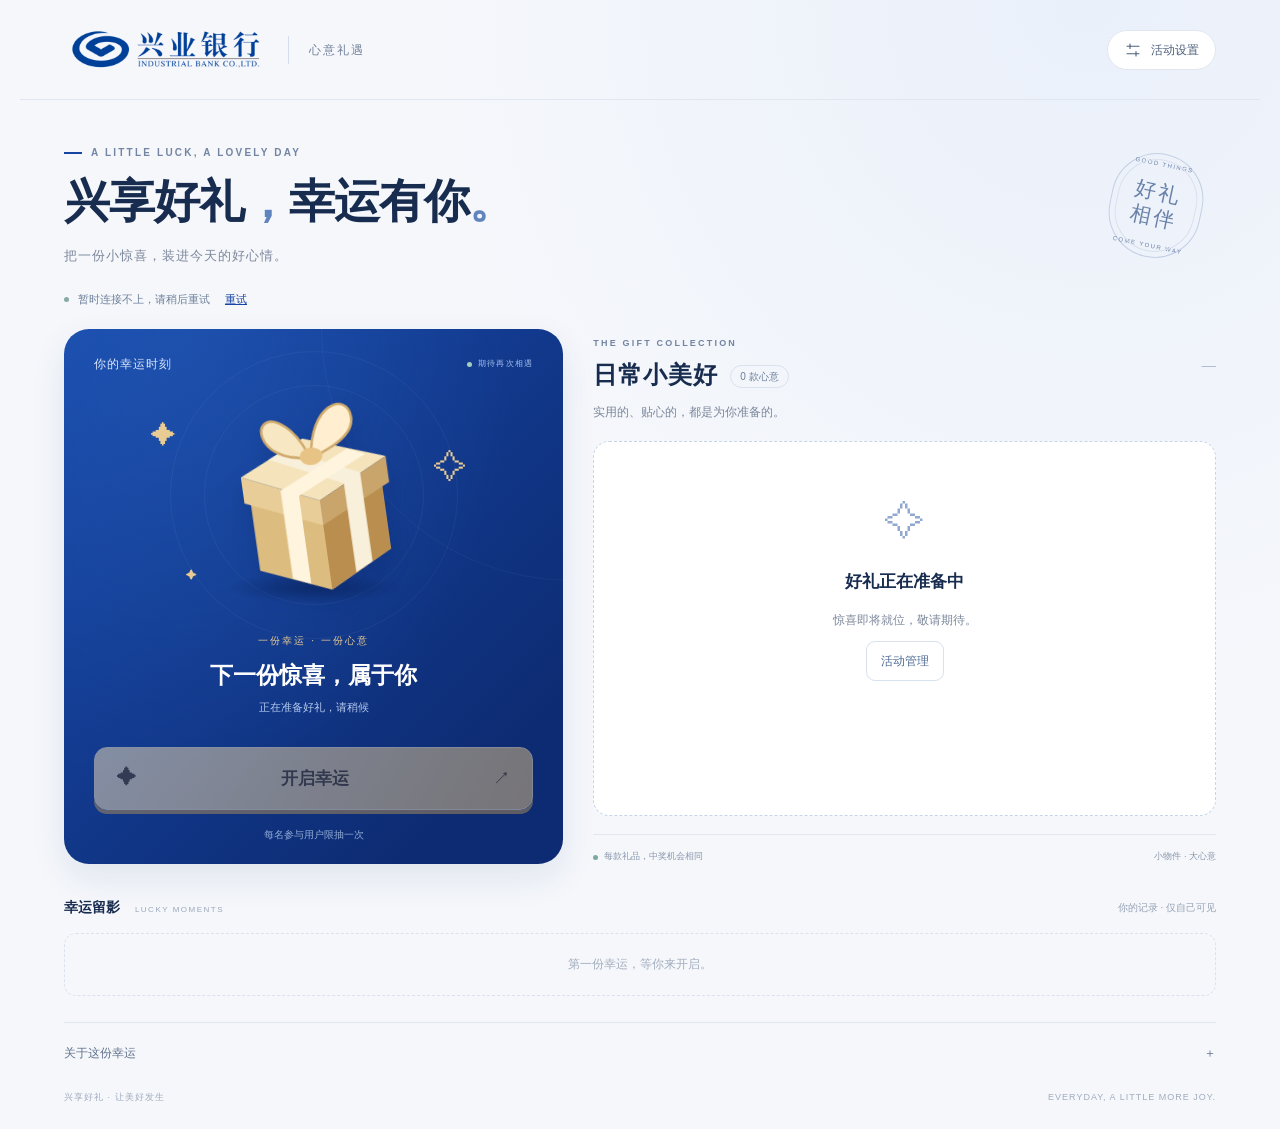
==== commit d8f31c77: "style(draw): refine customer copy, navigation and prize presentation" ====
--- a/draw/index.html
+++ b/draw/index.html
@@ -4,7 +4,7 @@
 <meta charset="utf-8">
 <meta name="viewport" content="width=device-width,initial-scale=1">
 <meta name="theme-color" content="#123fa0">
-<meta name="description" content="兴享好礼，一份幸运，一份心意。选择参与的礼品，开启今日惊喜。">
+<meta name="description" content="兴享好礼，一份幸运，一份心意。每名参与用户限抽一次，开启今日惊喜。">
 <title>兴享好礼 · 幸运抽奖</title>
 <link rel="icon" href="data:image/svg+xml,%3Csvg xmlns='http://www.w3.org/2000/svg' viewBox='0 0 40 40'%3E%3Crect width='40' height='40' rx='12' fill='%23123fa0'/%3E%3Ctext x='20' y='28' text-anchor='middle' font-size='26' fill='white'%3E礼%3C/text%3E%3C/svg%3E">
 <link rel="stylesheet" href="/draw/styles.css">
@@ -12,7 +12,7 @@
 <body>
 <a class="skip-link" href="#draw-button">跳到抽奖</a>
 <header class="header wrap">
-  <a href="/draw" class="brand" aria-label="兴业银行主题抽奖首页"><img class="brand-logo" src="/draw/images/cib-logo.png" width="584" height="192" alt="兴业银行 INDUSTRIAL BANK CO., LTD." fetchpriority="high"><span class="brand-divider"></span><span class="brand-event">心意礼遇</span></a>
+  <div class="brand"><a href="https://www.cib.com.cn/" class="brand-home" aria-label="兴业银行官网" target="_blank" rel="noopener noreferrer"><img class="brand-logo" src="/draw/images/cib-logo.png" width="584" height="192" alt="兴业银行 INDUSTRIAL BANK CO., LTD." fetchpriority="high"></a><span class="brand-divider" aria-hidden="true"></span><a class="brand-event" href="https://yangzy723.pages.dev/draw">心意礼遇</a></div>
   <button class="settings-button" id="open-settings"><svg viewBox="0 0 24 24" aria-hidden="true"><path d="M4 7h16M4 17h16M8 4v6m8 4v6"/></svg><span>活动设置</span></button>
 </header>
 <main class="wrap">
@@ -20,25 +20,25 @@
     <div><p class="eyebrow"><span></span> A LITTLE LUCK, A LOVELY DAY</p><h1 id="page-title">兴享好礼<span>，</span>幸运有你<span>。</span></h1><p class="intro-copy">把一份小惊喜，装进今天的好心情。</p></div>
     <div class="intro-seal" aria-hidden="true"><span>GOOD THINGS</span><b>好礼<br>相伴</b><span>COME YOUR WAY</span></div>
   </section>
-  <div class="cloud-status" role="status"><span id="cloud-message">正在连接云端奖池…</span><button type="button" id="retry-sync" hidden>重新连接</button></div>
+  <div class="cloud-status" role="status"><span id="cloud-message">好礼准备中…</span><button type="button" id="retry-sync" hidden>重试</button></div>
   <div class="draw-layout">
     <section class="stage" aria-labelledby="stage-heading">
-      <div class="stage-top"><span id="stage-heading">你的幸运时刻</span><span class="stage-tag"><i></i> READY FOR YOU</span></div>
+      <div class="stage-top"><span id="stage-heading">你的幸运时刻</span><span class="stage-tag"><i></i><span id="stage-status">期待你的幸运</span></span></div>
       <div class="stage-art" aria-hidden="true"><div class="orbit orbit-one"></div><div class="orbit orbit-two"></div><span class="spark spark-one">✦</span><span class="spark spark-two">✧</span><span class="spark spark-three">✦</span><div id="hero-art"></div><div class="art-platform"></div></div>
       <div class="result" aria-live="polite" aria-atomic="true"><p id="result-kicker">一份幸运 · 一份心意</p><h2 id="result-title">下一份惊喜，属于你</h2><p id="result-detail">点击下方按钮，开启你的专属好礼</p></div>
       <button class="draw-button" id="draw-button"><span aria-hidden="true">✦</span><span id="draw-label">开启幸运</span><span aria-hidden="true">↗</span></button>
-      <p class="stage-note" id="stage-note">每个浏览器限抽一次 · 好礼为你留存</p>
+      <p class="stage-note" id="stage-note">每名参与用户限抽一次</p>
     </section>
     <section class="prizes-panel" aria-labelledby="prizes-heading">
       <div class="section-heading"><div><p class="eyebrow">THE GIFT COLLECTION</p><h2 id="prizes-heading">日常小美好<span id="prize-count">6 款心意</span></h2></div><span class="collection-number" aria-hidden="true">01—06</span></div>
       <p class="section-copy">实用的、贴心的，都是为你准备的。</p>
       <div class="prize-grid" id="prize-grid"></div>
-      <div class="pool-empty" id="pool-empty" hidden><span aria-hidden="true">✧</span><h3>好礼正在准备中</h3><p>在活动设置中开启至少一款礼品，就能开始抽奖。</p><button class="secondary" id="empty-settings">选择参与礼品</button></div>
-      <div class="collection-foot"><span><i></i> 每款已开启礼品，中奖机会相同</span><span>小物件 · 大心意</span></div>
+      <div class="pool-empty" id="pool-empty" hidden><span aria-hidden="true">✧</span><h3>好礼正在准备中</h3><p>惊喜即将就位，敬请期待。</p><button class="secondary" id="empty-settings">活动管理</button></div>
+      <div class="collection-foot"><span><i></i> 每款礼品，中奖机会相同</span><span>小物件 · 大心意</span></div>
     </section>
   </div>
   <section class="history" aria-labelledby="history-heading"><div class="history-heading"><h2 id="history-heading">幸运留影 <span>LUCKY MOMENTS</span></h2><span>你的记录 · 仅自己可见</span></div><div id="history-list" class="history-list"><p class="history-empty">第一份幸运，等你来开启。</p></div></section>
-  <details class="rules"><summary>关于这份幸运 <span aria-hidden="true">＋</span></summary><p>每个浏览器凭匿名 Cookie 参与一次，由云端从已开启的礼品中等概率抽取 1 份，不扣减库存。刷新页面可查看原结果。本次结果以开始抽奖时的云端奖池为准。活动开关和礼品设置全局共享，只有通过密码验证的管理员可以修改。云端只保存匿名凭证的哈希及对应结果，不收集姓名、手机号。个人记录不向其他访客公开；清除 Cookie 或换浏览器将无法识别为同一位参与者。每份内容以页面展示和活动现场安排为准。</p></details>
+  <details class="rules"><summary>关于这份幸运 <span aria-hidden="true">＋</span></summary><p>每名参与用户限抽一次，每次随机获得一份好礼，各款礼品中奖机会相同。抽奖结束后，可在本页查看中奖结果。礼品款式及领取安排以活动现场为准。</p></details>
 </main>
 <footer class="wrap"><span>兴享好礼 · 让美好发生</span><span>EVERYDAY, A LITTLE MORE JOY.</span></footer>
 <dialog id="settings" aria-labelledby="settings-title">
--- a/draw/styles.css
+++ b/draw/styles.css
@@ -37,3 +37,47 @@
 .activity-toggle input{accent-color:var(--blue);width:17px;height:17px}.activity-toggle span{color:#7c8da8;font-size:10px;margin-left:auto}
 #auth-dialog{max-width:420px}#auth-form{padding:26px}.password-field{display:flex;flex-direction:column;gap:8px;font-size:12px;color:#647897}.password-field input{font-size:16px;padding:12px;border:1px solid var(--line);border-radius:9px;width:100%;color:var(--ink)}
 #reload-settings,#reauth{margin-bottom:12px}
+
+/* A quieter customer-facing activity page, with larger product frames on phones. */
+body{background:radial-gradient(ellipse at 85% 0,#eaf0fa 0,transparent 42%),var(--paper)}
+.brand-home,.brand-event{border-radius:5px;flex-shrink:0}
+.brand-event{padding:8px 0;transition:color .18s}
+.cloud-status{font-size:11px;gap:9px;color:#6e819b}
+.cloud-status:before{content:"";width:5px;height:5px;flex-shrink:0;border-radius:50%;background:#87aaa4}
+.stage{background:radial-gradient(ellipse at 22% 0,#2860bb70,transparent 62%),linear-gradient(135deg,#1749ab,#0d2b72 85%)}
+.draw-button{position:relative;isolation:isolate;overflow:hidden}
+.draw-button:before{content:"";position:absolute;inset:-80% -30%;background:linear-gradient(110deg,transparent 42%,#fff8 50%,transparent 58%);transform:translateX(-110%);pointer-events:none;z-index:-1}
+.won .draw-button:disabled{opacity:1;background:linear-gradient(110deg,#f0dfbb,#d9bd89);color:#5b4729;box-shadow:0 2px 0 #a99062;cursor:default}
+.prize-card{box-shadow:0 3px 14px #203b6604}
+.prize-art{border-radius:11px}
+.prize-card p{line-height:1.7}
+.rules summary{color:#61738e;padding:3px 0;font-size:12px}
+.rules summary>span{transition:transform .2s}
+.rules p{color:#7b899f;line-height:2;max-width:680px}
+.drawing .orbit-two{border-style:dashed;border-color:#e8cc9333;animation:orbit-turn 8s linear infinite}
+.drawing .spark{animation:spark-breathe .9s ease-in-out infinite alternate}
+.drawing .spark-two{animation-delay:.3s}
+@keyframes orbit-turn{to{transform:rotate(360deg)}}
+@keyframes spark-breathe{from{opacity:.4;transform:scale(.8)}to{opacity:1;transform:scale(1.12)}}
+@keyframes button-glint{to{transform:translateX(110%)}}
+@keyframes soft-arrive{from{opacity:0}to{opacity:1}}
+@media(prefers-reduced-motion:no-preference){.intro{animation:soft-arrive .45s ease-out}.prizes-panel{animation:soft-arrive .6s ease-out}}
+@media(hover:hover){.brand-event:hover{color:var(--blue)}.draw-button:enabled:hover:before{animation:button-glint .75s ease-out}.prize-card:hover{box-shadow:0 8px 22px #1b3f7810}}
+@media(max-width:760px){
+  .prize-grid{grid-template-columns:repeat(2,minmax(0,1fr));gap:12px}
+  .prize-card{padding:14px 10px 13px;border-radius:15px}
+  .prize-art{height:120px;margin:2px 0 10px}
+  .prize-art svg{width:110px;height:110px}
+  .prize-card h3{font-size:12px;margin-top:9px}
+  .prize-card p{font-size:10px}
+  .prize-quantity{font-size:10px;margin-top:10px}
+  .collection-foot{font-size:10px}
+  .stage-note{font-size:11px;letter-spacing:1px}
+}
+@media(max-width:360px){
+  .header{gap:8px}.brand{gap:8px}.brand-logo{width:130px}
+  .brand-event{display:block;font-size:10px;letter-spacing:0}
+  .settings-button{padding:8px;font-size:9px;gap:3px}
+  .settings-button svg{width:12px;height:12px}
+  .prize-grid{gap:10px}.prize-art{height:104px}.prize-card{padding:13px 8px}
+}
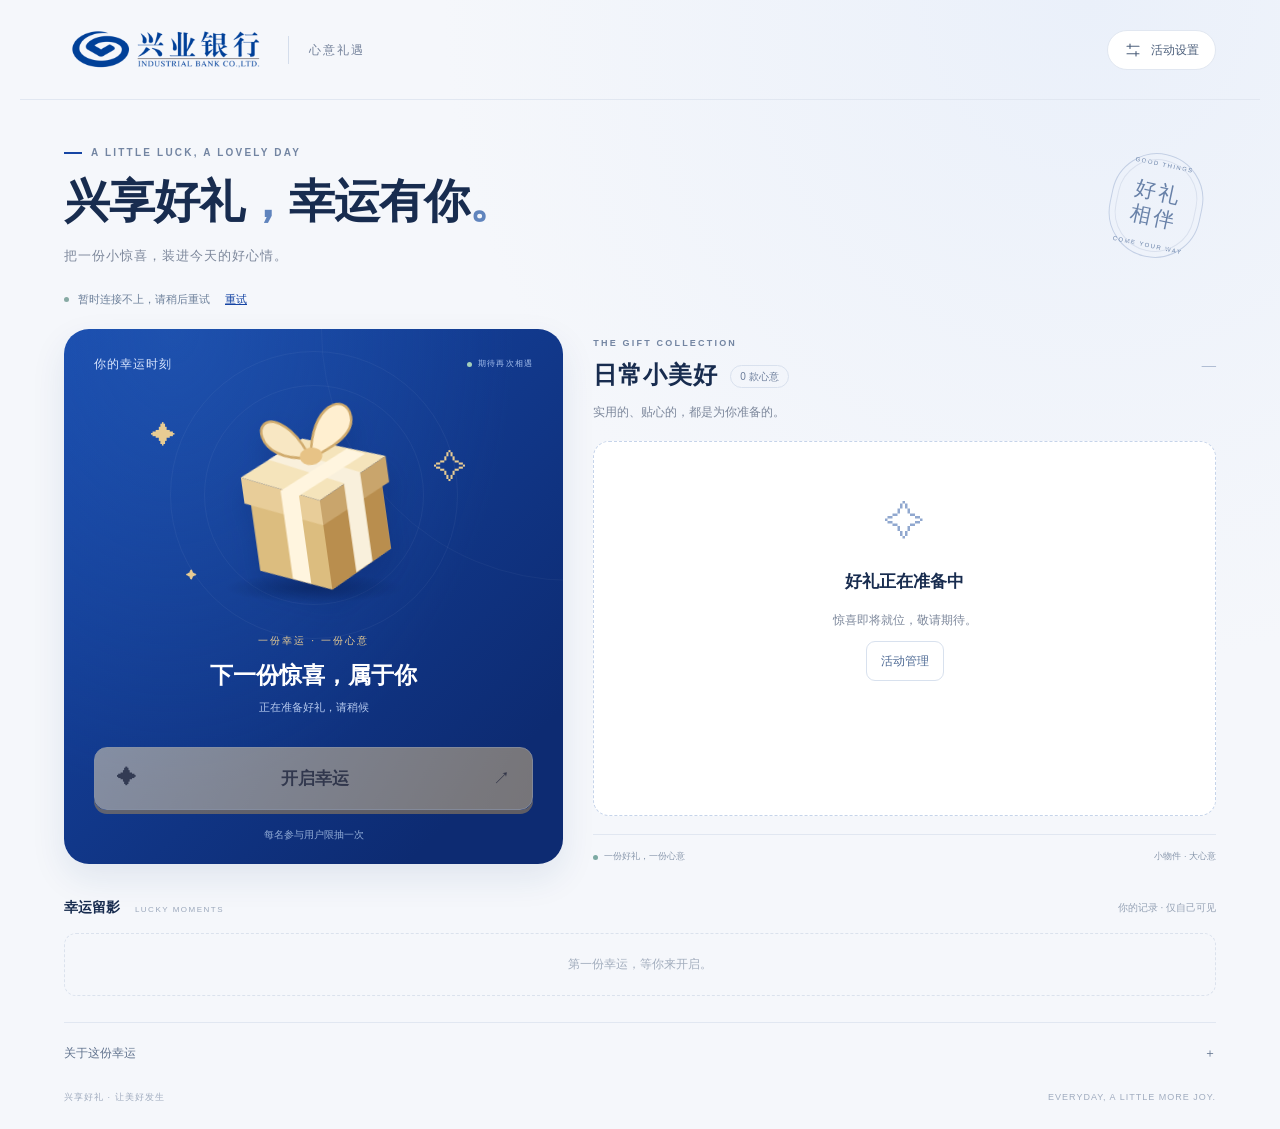
==== commit e71c298f: "feat(draw): weight prize odds by available gift portions" ====
--- a/draw/index.html
+++ b/draw/index.html
@@ -34,17 +34,17 @@
       <p class="section-copy">实用的、贴心的，都是为你准备的。</p>
       <div class="prize-grid" id="prize-grid"></div>
       <div class="pool-empty" id="pool-empty" hidden><span aria-hidden="true">✧</span><h3>好礼正在准备中</h3><p>惊喜即将就位，敬请期待。</p><button class="secondary" id="empty-settings">活动管理</button></div>
-      <div class="collection-foot"><span><i></i> 每款礼品，中奖机会相同</span><span>小物件 · 大心意</span></div>
+      <div class="collection-foot"><span><i></i> 一份好礼，一份心意</span><span>小物件 · 大心意</span></div>
     </section>
   </div>
   <section class="history" aria-labelledby="history-heading"><div class="history-heading"><h2 id="history-heading">幸运留影 <span>LUCKY MOMENTS</span></h2><span>你的记录 · 仅自己可见</span></div><div id="history-list" class="history-list"><p class="history-empty">第一份幸运，等你来开启。</p></div></section>
-  <details class="rules"><summary>关于这份幸运 <span aria-hidden="true">＋</span></summary><p>每名参与用户限抽一次，每次随机获得一份好礼，各款礼品中奖机会相同。抽奖结束后，可在本页查看中奖结果。礼品款式及领取安排以活动现场为准。</p></details>
+  <details class="rules"><summary>关于这份幸运 <span aria-hidden="true">＋</span></summary><p>每名参与用户限抽一次，每次随机获得一份好礼。抽奖结束后，可在本页查看中奖结果。礼品款式及领取安排以活动现场为准。</p></details>
 </main>
 <footer class="wrap"><span>兴享好礼 · 让美好发生</span><span>EVERYDAY, A LITTLE MORE JOY.</span></footer>
 <dialog id="settings" aria-labelledby="settings-title">
   <form id="settings-form">
     <div class="dialog-heading"><div><p class="eyebrow">MAKE IT YOURS</p><h2 id="settings-title">准备一份好礼</h2></div><button class="close-button" id="close-settings" type="button" aria-label="关闭活动设置">×</button></div>
-    <p class="dialog-intro">开关决定礼品是否参与抽奖。每份数量可自定，抽纸已为你设为 2 包。</p>
+    <p class="dialog-intro">开关决定礼品是否参与抽奖。每份数量可自定，抽纸默认每份 2 包。权重越大，抽中机会越高；权重不代表剩余库存。</p>
     <label class="activity-toggle"><input type="checkbox" id="activity-enabled"> 开放抽奖<span>关闭后，所有设备暂停抽奖</span></label>
     <div id="gift-editors" class="gift-editors"></div>
     <div class="settings-options"><button class="secondary" id="add-gift" type="button">＋ 添加礼品</button><label><input id="show-quantity" type="checkbox" checked> 展示每份数量</label></div>
